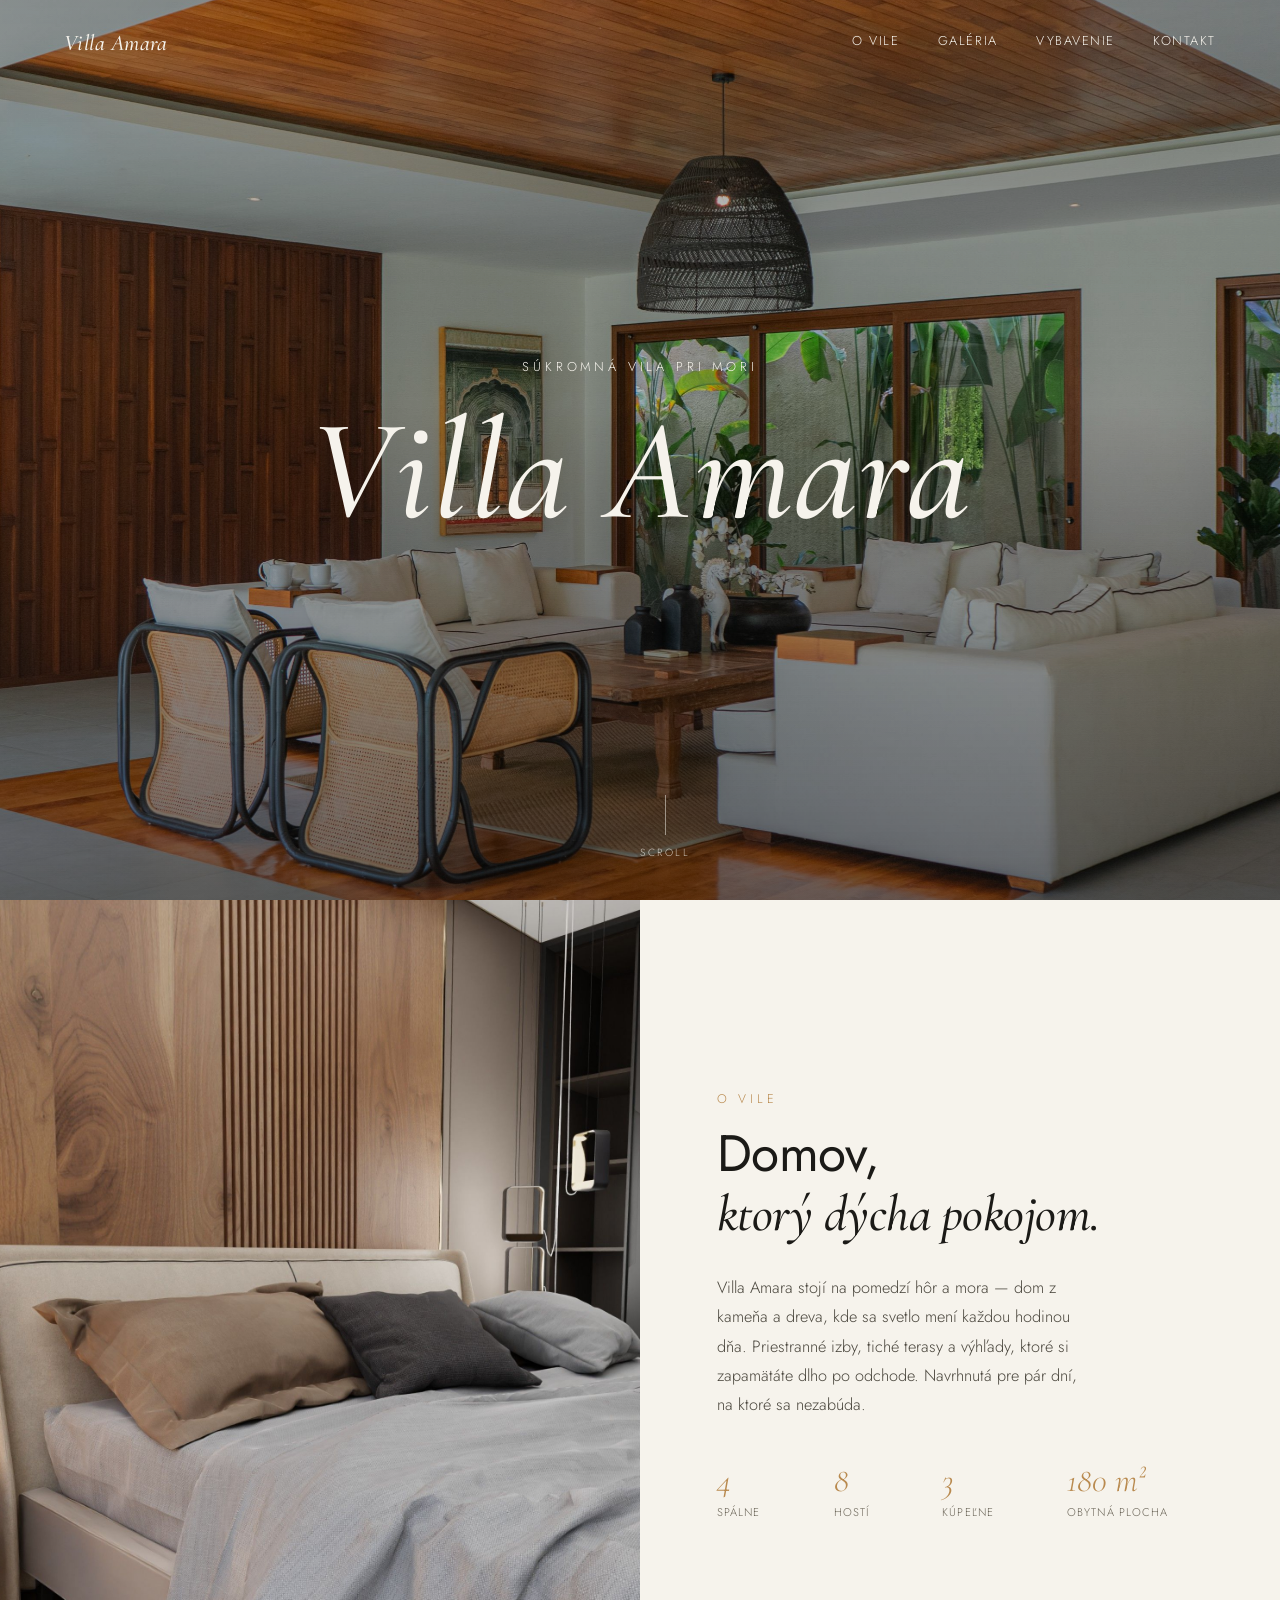
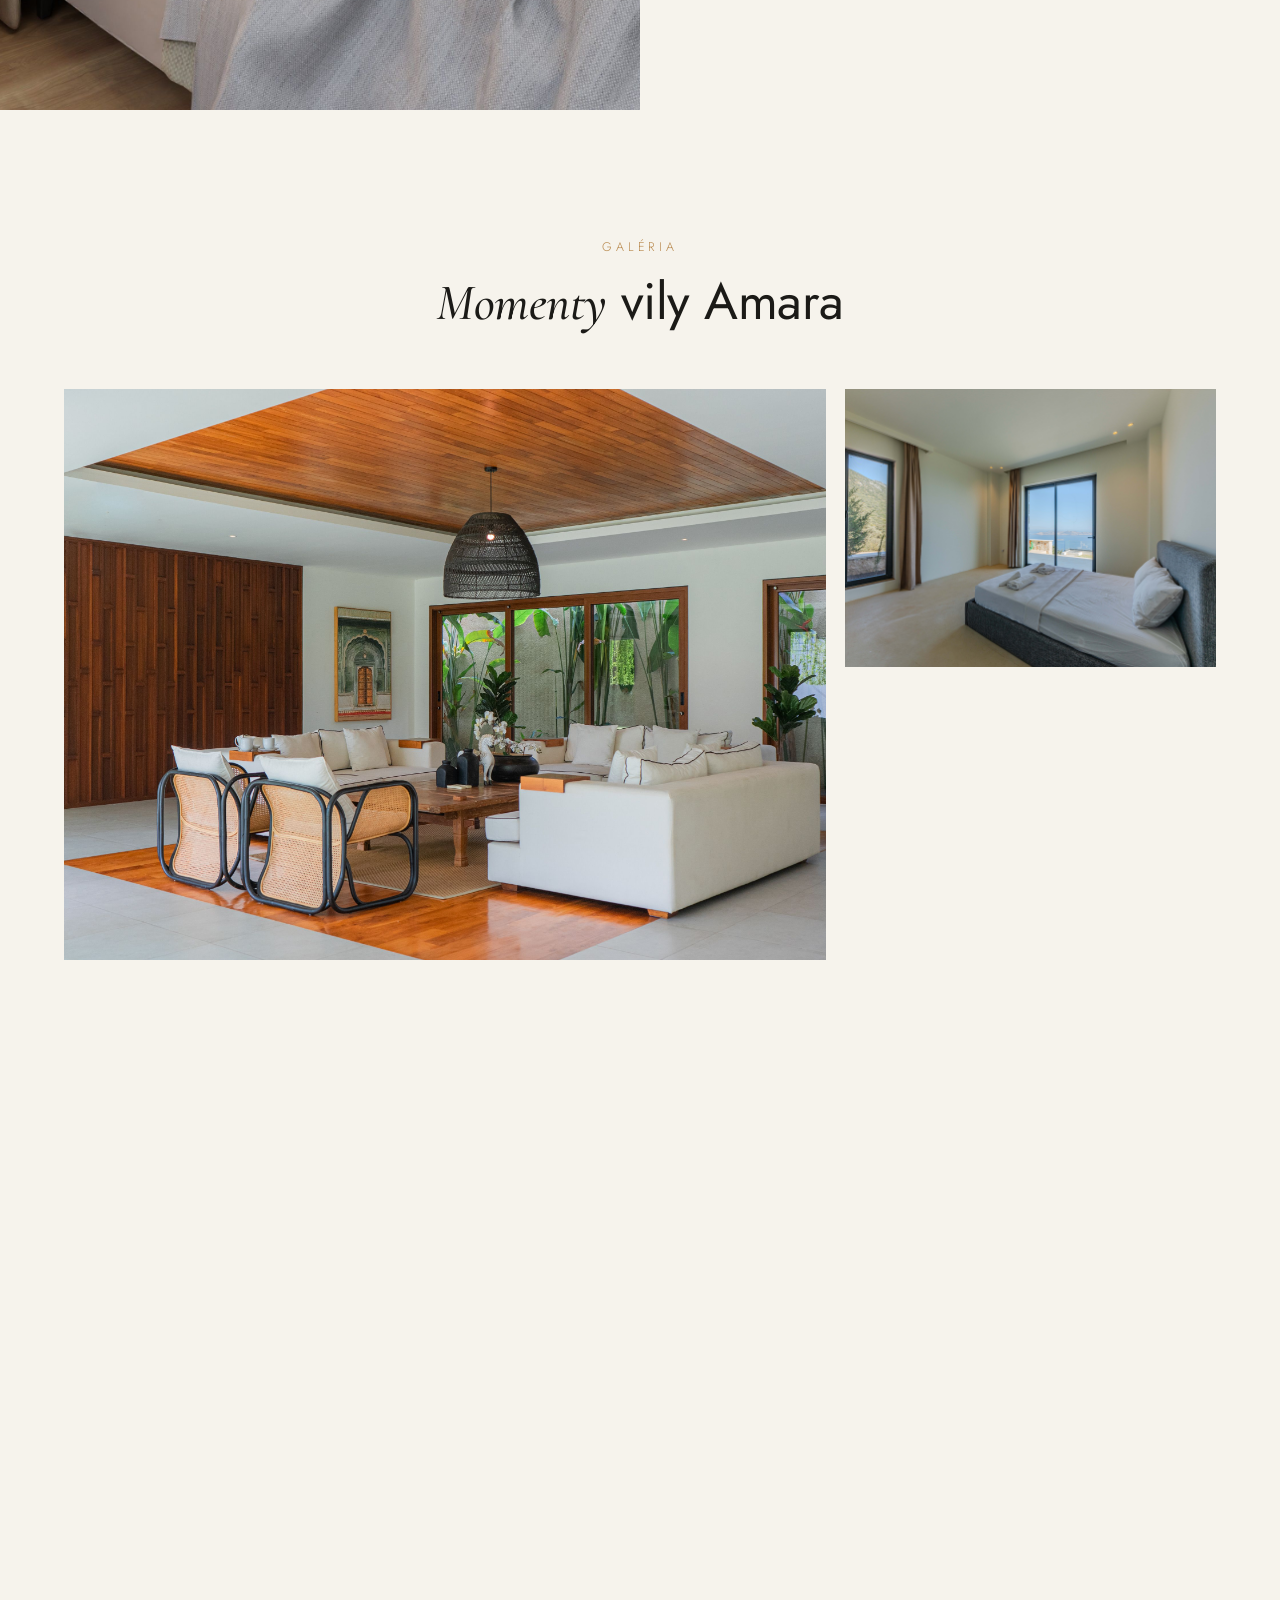
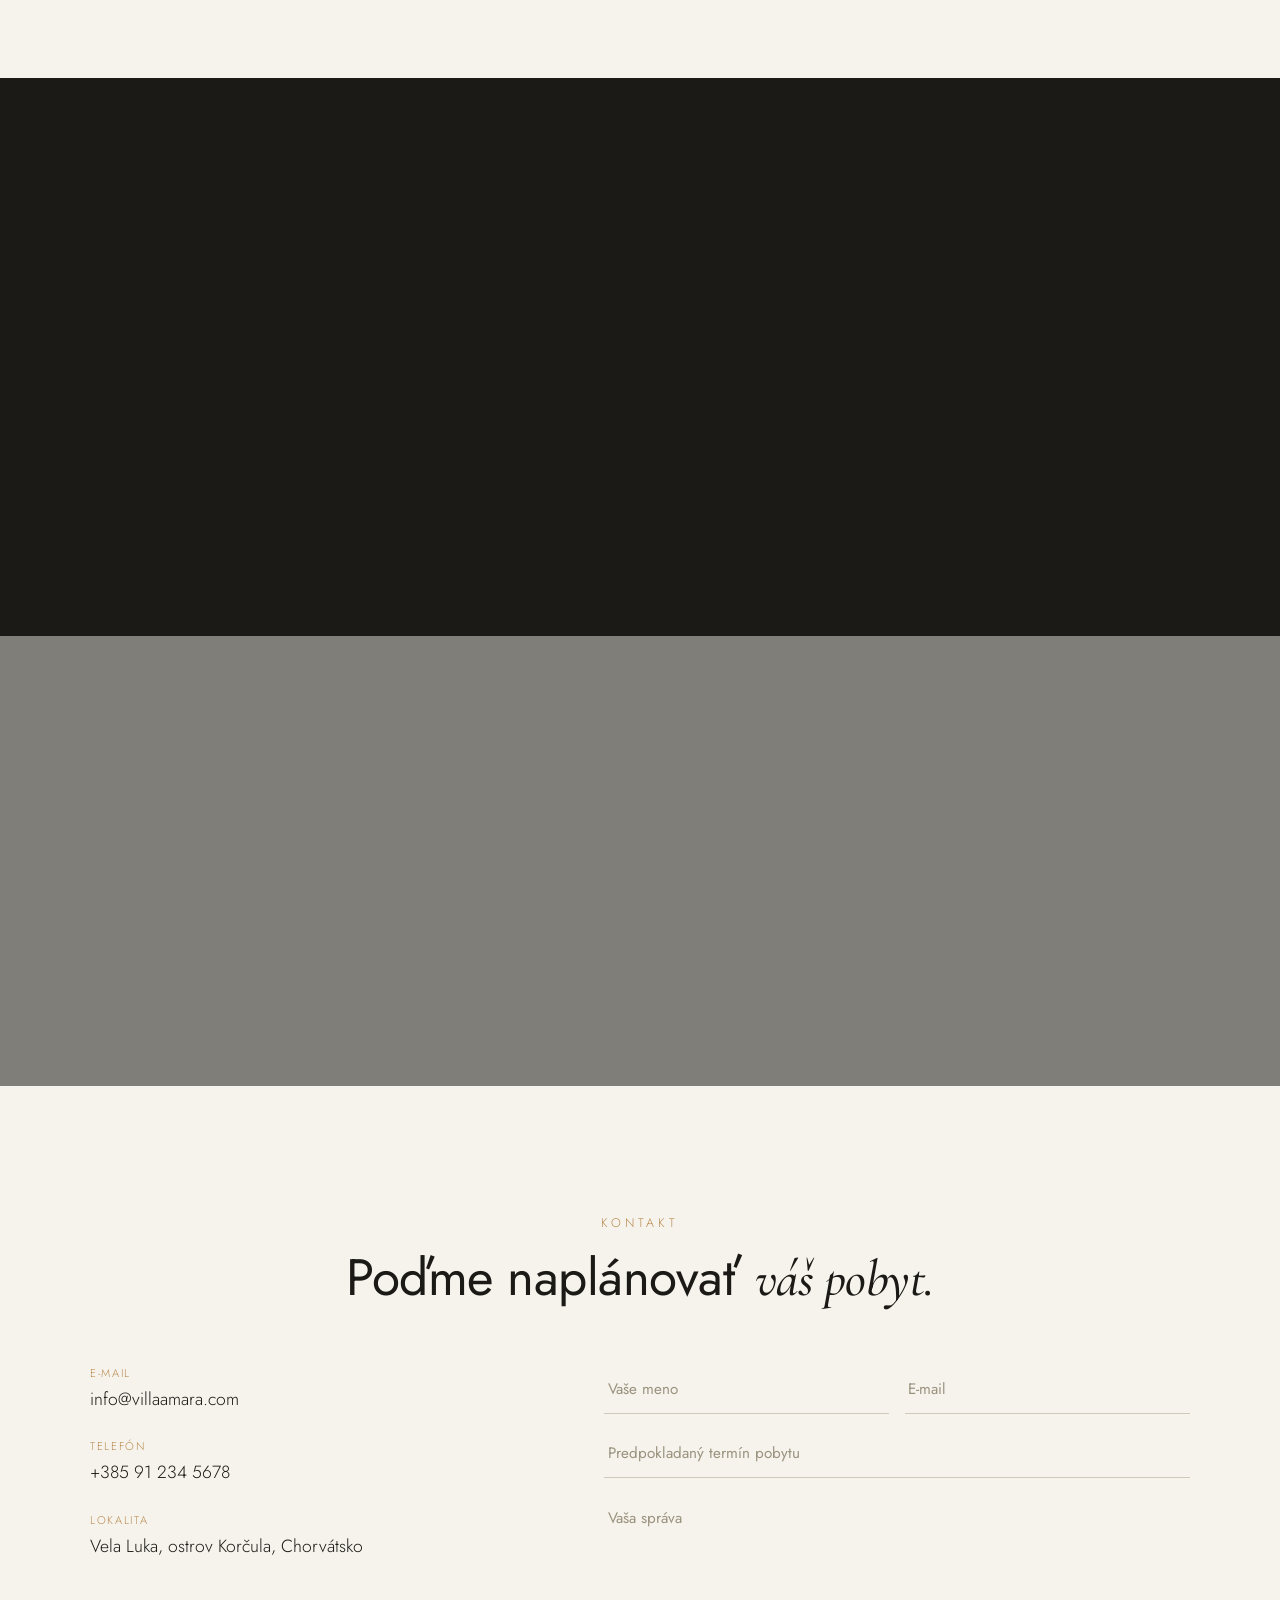
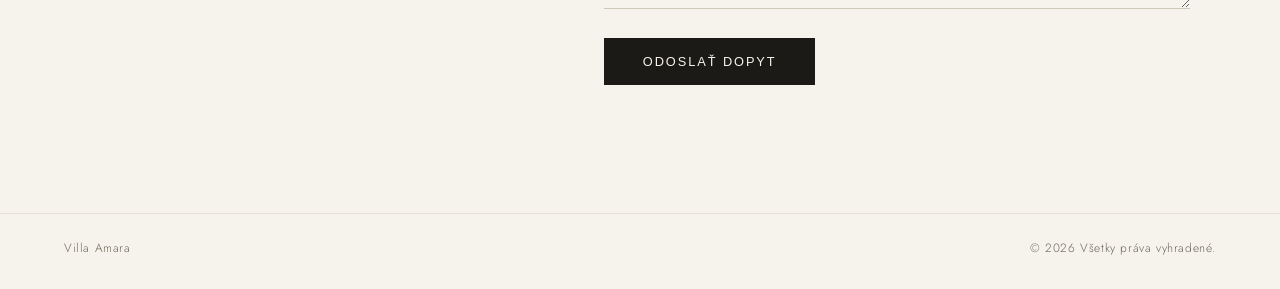
==== index.html @ c858b5b2 "Initial Villa Amara website Static landing page with fullscreen hero video, scroll animations, galle" ====
<!DOCTYPE html>
<html lang="sk">
<head>
<meta charset="UTF-8">
<meta name="viewport" content="width=device-width, initial-scale=1.0">
<title>Villa Amara — Súkromná vila pri mori</title>
<meta name="description" content="Villa Amara — súkromná luxusná vila obklopená morom, kameňom a tichom. Vaše útočisko na dovolenke.">
<link rel="preconnect" href="https://fonts.googleapis.com">
<link rel="preconnect" href="https://fonts.gstatic.com" crossorigin>
<link href="https://fonts.googleapis.com/css2?family=Cormorant+Garamond:ital,wght@0,400;0,500;1,400;1,500;1,600&family=Jost:wght@300;400;500;600&display=swap" rel="stylesheet">
<link rel="stylesheet" href="css/style.css">
</head>
<body>

<div class="loader" id="loader"><div class="loader-name">Villa Amara</div></div>

<header class="nav" id="nav">
  <a href="#hero" class="nav-logo">Villa&nbsp;Amara</a>
  <nav class="nav-links" id="navLinks">
    <a href="#about">O vile</a>
    <a href="#gallery">Galéria</a>
    <a href="#amenities">Vybavenie</a>
    <a href="#contact">Kontakt</a>
  </nav>
  <button class="nav-toggle" id="navToggle" aria-label="Menu">
    <span></span><span></span><span></span>
  </button>
</header>

<section class="hero" id="hero">
  <video class="hero-video" id="heroVideo" autoplay muted loop playsinline poster="pexels-damaaa-28256945.jpg">
    <source src="assets/hero-video.mp4" type="video/mp4">
  </video>
  <div class="hero-overlay"></div>
  <div class="hero-content">
    <p class="hero-eyebrow" data-reveal>Súkromná vila pri mori</p>
    <h1 class="hero-title" data-reveal>Villa Amara</h1>
  </div>
  <div class="hero-scroll" data-reveal>
    <span class="hero-scroll-line"></span>
    <span class="hero-scroll-text">Scroll</span>
  </div>
</section>

<main>

  <section class="about" id="about">
    <div class="about-media" data-parallax>
      <img src="pexels-dada-_design-240566386-12277283.jpg" alt="Interiér vily Amara — spálňa">
    </div>
    <div class="about-copy">
      <p class="section-eyebrow" data-animate>O vile</p>
      <h2 class="section-title" data-animate>Domov,<br><em>ktorý dýcha pokojom.</em></h2>
      <p class="about-text" data-animate>
        Villa Amara stojí na pomedzí hôr a mora — dom z kameňa a dreva, kde sa svetlo mení
        každou hodinou dňa. Priestranné izby, tiché terasy a výhľady, ktoré si zapamätáte
        dlho po odchode. Navrhnutá pre pár dní, na ktoré sa nezabúda.
      </p>
      <div class="about-stats" data-animate>
        <div class="stat"><span class="stat-num">4</span><span class="stat-label">Spálne</span></div>
        <div class="stat"><span class="stat-num">8</span><span class="stat-label">Hostí</span></div>
        <div class="stat"><span class="stat-num">3</span><span class="stat-label">Kúpeľne</span></div>
        <div class="stat"><span class="stat-num">180 m²</span><span class="stat-label">Obytná plocha</span></div>
      </div>
    </div>
  </section>

  <section class="gallery" id="gallery">
    <p class="section-eyebrow center" data-animate>Galéria</p>
    <h2 class="section-title center" data-animate><em>Momenty</em> vily Amara</h2>
    <div class="gallery-grid">
      <figure class="gallery-item span-2" data-animate>
        <img src="pexels-damaaa-28256945.jpg" alt="Obývacia izba s výhľadom do záhrady" data-lightbox>
      </figure>
      <figure class="gallery-item" data-animate>
        <img src="pexels-ahmetcotur-28054888.jpg" alt="Spálňa s výhľadom na more" data-lightbox>
      </figure>
      <figure class="gallery-item" data-animate>
        <img src="pexels-dada-_design-240566386-12277283.jpg" alt="Moderná spálňa" data-lightbox>
      </figure>
      <figure class="gallery-item span-2" data-animate>
        <img src="pexels-ahmetcotur-20975730.jpg" alt="Kúpeľňa s vaňou pri kameňovej stene" data-lightbox>
      </figure>
    </div>
  </section>

  <section class="amenities" id="amenities">
    <div class="amenities-inner">
      <p class="section-eyebrow" data-animate>Vybavenie</p>
      <h2 class="section-title" data-animate>Všetko, čo si <em>dovolenka</em> žiada.</h2>
      <ul class="amenities-grid">
        <li data-animate>
          <svg viewBox="0 0 48 48" fill="none" stroke="currentColor" stroke-width="1.5" stroke-linecap="round" stroke-linejoin="round"><path d="M6 36c2.5-2.5 5-2.5 7.5 0s5 2.5 7.5 0 5-2.5 7.5 0 5 2.5 7.5 0"/><path d="M6 28c2.5-2.5 5-2.5 7.5 0s5 2.5 7.5 0 5-2.5 7.5 0 5 2.5 7.5 0"/><path d="M12 20V9a1 1 0 011-1h1M36 20V9a1 1 0 00-1-1h-1M17 8h14"/></svg>
          <span>Súkromný bazén</span>
        </li>
        <li data-animate>
          <svg viewBox="0 0 48 48" fill="none" stroke="currentColor" stroke-width="1.5" stroke-linecap="round" stroke-linejoin="round"><circle cx="24" cy="34" r="1.8" fill="currentColor" stroke="none"/><path d="M17 27.5a10 10 0 0114 0M11 21a18 18 0 0126 0M5.5 14.5a26 26 0 0137 0"/></svg>
          <span>Wi-Fi pripojenie</span>
        </li>
        <li data-animate>
          <svg viewBox="0 0 48 48" fill="none" stroke="currentColor" stroke-width="1.5" stroke-linecap="round" stroke-linejoin="round"><path d="M24 6v36M9 13.5l30 21M39 13.5L9 34.5"/><path d="M24 6l-4 4M24 6l4 4M24 42l-4-4M24 42l4-4M9 13.5l5.5-.7M9 13.5l1.6 5.3M39 34.5l-5.5.7M39 34.5l-1.6-5.3M39 13.5l-5.5.7M39 13.5l-1.6 5.3M9 34.5l5.5-.7M9 34.5l1.6-5.3"/></svg>
          <span>Klimatizácia</span>
        </li>
        <li data-animate>
          <svg viewBox="0 0 48 48" fill="none" stroke="currentColor" stroke-width="1.5" stroke-linecap="round" stroke-linejoin="round"><rect x="5" y="16" width="38" height="18" rx="3"/><circle cx="14" cy="34" r="3.2"/><circle cx="34" cy="34" r="3.2"/><path d="M9 16l4-7h22l4 7M19 16v-5M29 16v-5"/></svg>
          <span>Súkromné parkovanie</span>
        </li>
        <li data-animate>
          <svg viewBox="0 0 48 48" fill="none" stroke="currentColor" stroke-width="1.5" stroke-linecap="round" stroke-linejoin="round"><path d="M14 6v14a3 3 0 003 3v19M14 6v10M18 6v10M14 16h4M30 6c-3 3-3 8 0 11 1.3 1.3 2 2 2 4v21"/></svg>
          <span>Plne vybavená kuchyňa</span>
        </li>
        <li data-animate>
          <svg viewBox="0 0 48 48" fill="none" stroke="currentColor" stroke-width="1.5" stroke-linecap="round" stroke-linejoin="round"><circle cx="24" cy="20" r="7"/><path d="M24 5v3M24 32v3M9 20h3M36 20h3M13.5 9.5l2 2M32.5 9.5l-2 2M6 42c3-6 9-9 18-9s15 3 18 9"/></svg>
          <span>Terasa s výhľadom na more</span>
        </li>
      </ul>
    </div>
  </section>

  <section class="cta-strip" data-parallax>
    <div class="cta-strip-overlay"></div>
    <p class="cta-strip-text" data-animate><em>„Niektoré miesta si nepamätáte —<br>cítite ich.“</em></p>
  </section>

  <section class="contact" id="contact">
    <p class="section-eyebrow center" data-animate>Kontakt</p>
    <h2 class="section-title center" data-animate>Poďme naplánovať <em>váš pobyt.</em></h2>
    <div class="contact-grid">
      <div class="contact-info" data-animate>
        <div class="contact-row">
          <span class="contact-label">E-mail</span>
          <a href="mailto:info@villaamara.com">info@villaamara.com</a>
        </div>
        <div class="contact-row">
          <span class="contact-label">Telefón</span>
          <a href="tel:+385912345678">+385 91 234 5678</a>
        </div>
        <div class="contact-row">
          <span class="contact-label">Lokalita</span>
          <span>Vela Luka, ostrov Korčula, Chorvátsko</span>
        </div>
      </div>
      <form class="contact-form" data-animate>
        <div class="form-row">
          <input type="text" name="name" placeholder="Vaše meno" required>
          <input type="email" name="email" placeholder="E-mail" required>
        </div>
        <input type="text" name="dates" placeholder="Predpokladaný termín pobytu">
        <textarea name="message" rows="4" placeholder="Vaša správa"></textarea>
        <button type="submit">Odoslať dopyt</button>
      </form>
    </div>
  </section>

</main>

<footer class="footer">
  <span>Villa Amara</span>
  <span>&copy; <span id="year"></span> Všetky práva vyhradené.</span>
</footer>

<div class="lightbox" id="lightbox">
  <button class="lightbox-close" id="lightboxClose" aria-label="Zavrieť">&times;</button>
  <img src="" alt="" id="lightboxImg">
</div>

<script src="js/main.js"></script>
</body>
</html>
---- css/style.css ----
/* ---------- Reset & base ---------- */
* { margin: 0; padding: 0; box-sizing: border-box; }

:root {
  --ink: #1b1a17;
  --cream: #f6f3ec;
  --stone: #cbbfa8;
  --stone-dark: #8a7c61;
  --gold: #b98a4f;
  --overlay: rgba(15, 14, 11, 0.45);
  --ease: cubic-bezier(0.22, 1, 0.36, 1);
}

html { scroll-behavior: smooth; }

body {
  font-family: 'Jost', sans-serif;
  color: var(--ink);
  background: var(--cream);
  overflow-x: hidden;
  font-weight: 300;
}

em {
  font-family: 'Cormorant Garamond', serif;
  font-style: italic;
  font-weight: 500;
}

a { color: inherit; text-decoration: none; }
ul { list-style: none; }
img { display: block; width: 100%; height: 100%; object-fit: cover; }

::selection { background: var(--gold); color: var(--cream); }

/* ---------- Loader ---------- */
.loader {
  position: fixed; inset: 0; z-index: 999;
  background: var(--ink);
  display: flex; align-items: center; justify-content: center;
  transition: opacity 0.9s var(--ease), visibility 0.9s var(--ease);
}
.loader.done { opacity: 0; visibility: hidden; }
.loader-name {
  font-family: 'Cormorant Garamond', serif;
  font-style: italic;
  font-weight: 500;
  font-size: clamp(2rem, 5vw, 3.5rem);
  color: var(--cream);
  letter-spacing: 0.03em;
  opacity: 0;
  animation: loaderFade 1.4s var(--ease) forwards 0.2s;
}
@keyframes loaderFade {
  0% { opacity: 0; transform: translateY(10px); letter-spacing: 0.3em; }
  100% { opacity: 1; transform: translateY(0); letter-spacing: 0.03em; }
}

/* ---------- Nav ---------- */
.nav {
  position: fixed; top: 0; left: 0; right: 0; z-index: 100;
  display: flex; align-items: center; justify-content: space-between;
  padding: 1.8rem clamp(1.5rem, 5vw, 4rem);
  transition: background 0.5s var(--ease), padding 0.5s var(--ease), box-shadow 0.5s var(--ease);
}
.nav.scrolled {
  background: rgba(246, 243, 236, 0.9);
  backdrop-filter: blur(10px);
  padding: 1.1rem clamp(1.5rem, 5vw, 4rem);
  box-shadow: 0 1px 0 rgba(0,0,0,0.06);
}
.nav-logo {
  font-family: 'Cormorant Garamond', serif;
  font-style: italic;
  font-weight: 500;
  font-size: 1.4rem;
  color: var(--cream);
  letter-spacing: 0.02em;
  transition: color 0.5s var(--ease);
  z-index: 2;
}
.nav.scrolled .nav-logo { color: var(--ink); }

.nav-links {
  display: flex; gap: clamp(1.2rem, 3vw, 2.5rem);
}
.nav-links a {
  font-size: 0.8rem;
  letter-spacing: 0.12em;
  text-transform: uppercase;
  color: var(--cream);
  position: relative;
  padding-bottom: 4px;
  transition: color 0.5s var(--ease);
}
.nav-links a::after {
  content: '';
  position: absolute; left: 0; bottom: 0;
  width: 0; height: 1px; background: currentColor;
  transition: width 0.4s var(--ease);
}
.nav-links a:hover::after { width: 100%; }
.nav.scrolled .nav-links a { color: var(--ink); }

.nav-toggle {
  display: none; flex-direction: column; gap: 5px;
  background: none; border: none; cursor: pointer; z-index: 2;
}
.nav-toggle span {
  width: 24px; height: 1px; background: var(--cream);
  transition: background 0.4s var(--ease), transform 0.4s var(--ease), opacity 0.4s var(--ease);
}
.nav.scrolled .nav-toggle span { background: var(--ink); }

/* ---------- Hero ---------- */
.hero {
  position: relative;
  height: 100svh;
  width: 100%;
  overflow: hidden;
  display: flex; align-items: center; justify-content: center;
}
.hero-video {
  position: absolute; inset: 0;
  width: 100%; height: 100%; object-fit: cover;
  transform: scale(1.08);
  will-change: transform;
}
.hero-overlay {
  position: absolute; inset: 0;
  background: linear-gradient(180deg, rgba(10,10,8,0.35) 0%, rgba(10,10,8,0.25) 45%, rgba(10,10,8,0.55) 100%);
}
.hero-content {
  position: relative; z-index: 2;
  text-align: center; color: var(--cream);
  padding: 0 1.5rem;
}
.hero-eyebrow {
  font-size: 0.8rem;
  letter-spacing: 0.3em;
  text-transform: uppercase;
  margin-bottom: 1.4rem;
  opacity: 0.9;
}
.hero-title {
  font-family: 'Cormorant Garamond', serif;
  font-style: italic;
  font-weight: 500;
  font-size: clamp(3.5rem, 12vw, 9rem);
  line-height: 1;
  letter-spacing: 0.01em;
}
.hero-sub {
  margin-top: 1.6rem;
  font-size: clamp(0.95rem, 1.5vw, 1.15rem);
  font-weight: 300;
  letter-spacing: 0.02em;
  opacity: 0.92;
}

[data-reveal] {
  opacity: 0;
  transform: translateY(28px);
  animation: reveal 1.2s var(--ease) forwards;
}
.hero-eyebrow[data-reveal] { animation-delay: 0.6s; }
.hero-title[data-reveal] { animation-delay: 0.8s; }
.hero-sub[data-reveal] { animation-delay: 1.05s; }
.hero-scroll[data-reveal] { animation-delay: 1.5s; }
@keyframes reveal {
  to { opacity: 1; transform: translateY(0); }
}

.hero-scroll {
  position: absolute; bottom: 2.5rem; left: 50%; transform: translateX(-50%);
  z-index: 2; color: var(--cream);
  display: flex; flex-direction: column; align-items: center; gap: 0.6rem;
}
.hero-scroll-line {
  width: 1px; height: 40px; background: rgba(246,243,236,0.5);
  position: relative; overflow: hidden;
}
.hero-scroll-line::after {
  content: ''; position: absolute; top: -100%; left: 0; width: 100%; height: 100%;
  background: var(--cream);
  animation: scrollLine 1.8s ease-in-out infinite;
}
@keyframes scrollLine {
  0% { top: -100%; }
  60% { top: 100%; }
  100% { top: 100%; }
}
.hero-scroll-text {
  font-size: 0.65rem; letter-spacing: 0.25em; text-transform: uppercase; opacity: 0.75;
}

/* ---------- Scroll reveal (generic) ---------- */
[data-animate] {
  opacity: 0;
  transform: translateY(50px);
  transition: opacity 0.9s var(--ease), transform 0.9s var(--ease);
}
[data-animate].in-view {
  opacity: 1;
  transform: translateY(0);
}
[data-animate].stagger.in-view { transition-delay: var(--d, 0s); }

/* ---------- Section shells ---------- */
main { position: relative; z-index: 1; background: var(--cream); }

.section-eyebrow {
  font-size: 0.78rem;
  letter-spacing: 0.3em;
  text-transform: uppercase;
  color: var(--gold);
  margin-bottom: 1rem;
}
.section-title {
  font-family: 'Jost', sans-serif;
  font-weight: 400;
  font-size: clamp(2rem, 4.5vw, 3.2rem);
  line-height: 1.15;
  letter-spacing: -0.01em;
}
.center { text-align: center; }

/* ---------- About ---------- */
.about {
  display: grid;
  grid-template-columns: 1fr 1fr;
  min-height: 90vh;
}
.about-media {
  position: relative;
  overflow: hidden;
}
.about-media img {
  transform: scale(1.15);
  transition: transform 1.2s var(--ease);
}
.about-copy {
  display: flex; flex-direction: column; justify-content: center;
  padding: clamp(3rem, 6vw, 7rem);
}
.about-text {
  margin: 1.8rem 0 2.5rem;
  font-size: 1.02rem;
  line-height: 1.8;
  color: #4a463d;
  max-width: 40ch;
}
.about-stats {
  display: grid;
  grid-template-columns: repeat(4, auto);
  gap: clamp(1.2rem, 3vw, 2.5rem);
}
.stat { display: flex; flex-direction: column; }
.stat-num {
  font-family: 'Cormorant Garamond', serif;
  font-style: italic;
  font-size: 2.1rem;
  color: var(--gold);
}
.stat-label {
  font-size: 0.7rem;
  letter-spacing: 0.1em;
  text-transform: uppercase;
  color: #6b6558;
  margin-top: 0.2rem;
}

/* ---------- Gallery ---------- */
.gallery {
  padding: clamp(5rem, 10vw, 8rem) clamp(1.5rem, 5vw, 4rem);
}
.gallery-grid {
  margin-top: 3.5rem;
  display: grid;
  grid-template-columns: repeat(3, 1fr);
  gap: clamp(0.8rem, 1.5vw, 1.4rem);
}
.gallery-item {
  position: relative;
  overflow: hidden;
  aspect-ratio: 4 / 3;
  cursor: pointer;
}
.gallery-item.span-2 { grid-column: span 2; }
.gallery-item img {
  transition: transform 1.1s var(--ease);
}
.gallery-item:hover img { transform: scale(1.08); }
.gallery-item::after {
  content: '';
  position: absolute; inset: 0;
  background: rgba(0,0,0,0);
  transition: background 0.5s var(--ease);
}
.gallery-item:hover::after { background: rgba(0,0,0,0.12); }

/* ---------- Amenities ---------- */
.amenities {
  background: var(--ink);
  color: var(--cream);
  padding: clamp(5rem, 10vw, 8rem) clamp(1.5rem, 5vw, 4rem);
}
.amenities-inner { max-width: 1100px; margin: 0 auto; }
.amenities .section-eyebrow { color: var(--stone); }
.amenities-grid {
  margin-top: 3.5rem;
  display: grid;
  grid-template-columns: repeat(3, 1fr);
  gap: 2.5rem 2rem;
}
.amenities-grid li {
  display: flex; align-items: center; gap: 1rem;
  padding-bottom: 1.4rem;
  border-bottom: 1px solid rgba(246,243,236,0.15);
  font-size: 1.02rem;
  font-weight: 300;
}
.amenities-grid svg {
  width: 32px; height: 32px; flex-shrink: 0;
  color: var(--gold);
}

/* ---------- CTA strip ---------- */
.cta-strip {
  position: relative;
  height: 50vh;
  background-image: url('../pexels-ahmetcotur-28054888.jpg');
  background-size: cover;
  background-position: center;
  background-attachment: fixed;
  display: flex; align-items: center; justify-content: center;
  overflow: hidden;
}
.cta-strip-overlay {
  position: absolute; inset: 0; background: rgba(10,10,8,0.5);
}
.cta-strip-text {
  position: relative; z-index: 1;
  color: var(--cream);
  text-align: center;
  font-size: clamp(1.5rem, 3.5vw, 2.6rem);
  line-height: 1.4;
  padding: 0 1.5rem;
}

/* ---------- Contact ---------- */
.contact {
  padding: clamp(5rem, 10vw, 8rem) clamp(1.5rem, 5vw, 4rem);
}
.contact-grid {
  margin-top: 3.5rem;
  display: grid;
  grid-template-columns: 1fr 1.3fr;
  gap: clamp(2rem, 5vw, 5rem);
  max-width: 1100px;
  margin-left: auto; margin-right: auto;
}
.contact-info { display: flex; flex-direction: column; gap: 1.6rem; }
.contact-row { display: flex; flex-direction: column; gap: 0.3rem; }
.contact-label {
  font-size: 0.7rem; letter-spacing: 0.15em; text-transform: uppercase; color: var(--gold);
}
.contact-row a, .contact-row span:last-child { font-size: 1.1rem; }
.contact-row a { border-bottom: 1px solid transparent; transition: border-color 0.3s var(--ease); }
.contact-row a:hover { border-color: var(--ink); }

.contact-form { display: flex; flex-direction: column; gap: 1rem; }
.form-row { display: flex; gap: 1rem; }
.contact-form input, .contact-form textarea {
  width: 100%;
  border: none;
  border-bottom: 1px solid #cfc9ba;
  background: transparent;
  padding: 0.8rem 0.2rem;
  font-family: 'Jost', sans-serif;
  font-size: 0.95rem;
  color: var(--ink);
  transition: border-color 0.3s var(--ease);
}
.contact-form input::placeholder, .contact-form textarea::placeholder { color: #9a927e; }
.contact-form input:focus, .contact-form textarea:focus { outline: none; border-color: var(--gold); }
.contact-form button {
  align-self: flex-start;
  margin-top: 0.8rem;
  padding: 1rem 2.4rem;
  background: var(--ink);
  color: var(--cream);
  border: none;
  font-size: 0.8rem;
  letter-spacing: 0.15em;
  text-transform: uppercase;
  cursor: pointer;
  transition: background 0.4s var(--ease), transform 0.3s var(--ease);
}
.contact-form button:hover { background: var(--gold); transform: translateY(-2px); }

/* ---------- Footer ---------- */
.footer {
  display: flex; justify-content: space-between; align-items: center;
  padding: 1.6rem clamp(1.5rem, 5vw, 4rem) 2rem;
  font-size: 0.75rem;
  letter-spacing: 0.05em;
  color: #6b6558;
  border-top: 1px solid #e6e1d3;
}

/* ---------- Lightbox ---------- */
.lightbox {
  position: fixed; inset: 0; z-index: 200;
  background: rgba(10,10,8,0.92);
  display: flex; align-items: center; justify-content: center;
  opacity: 0; visibility: hidden;
  transition: opacity 0.4s var(--ease), visibility 0.4s var(--ease);
  padding: 4rem 1.5rem;
}
.lightbox.open { opacity: 1; visibility: visible; }
.lightbox img {
  max-width: 90vw; max-height: 85vh;
  width: auto; height: auto;
  object-fit: contain;
  box-shadow: 0 20px 60px rgba(0,0,0,0.5);
}
.lightbox-close {
  position: absolute; top: 1.5rem; right: 2rem;
  background: none; border: none; color: var(--cream);
  font-size: 2.2rem; cursor: pointer; line-height: 1;
}

/* ---------- Responsive ---------- */
@media (max-width: 900px) {
  .about { grid-template-columns: 1fr; }
  .about-media { height: 50vh; }
  .about-stats { grid-template-columns: repeat(2, auto); row-gap: 1.5rem; }
  .gallery-grid { grid-template-columns: repeat(2, 1fr); }
  .gallery-item.span-2 { grid-column: span 2; }
  .amenities-grid { grid-template-columns: 1fr; }
  .contact-grid { grid-template-columns: 1fr; }
  .cta-strip { background-attachment: scroll; }
}

@media (max-width: 640px) {
  .nav-links {
    position: fixed; inset: 0 0 0 auto;
    width: min(75vw, 320px);
    height: 100vh;
    background: var(--ink);
    flex-direction: column;
    justify-content: center;
    align-items: flex-start;
    gap: 2rem;
    padding: 0 3rem;
    transform: translateX(100%);
    transition: transform 0.5s var(--ease);
  }
  .nav-links.open { transform: translateX(0); }
  .nav-links a,
  .nav.scrolled .nav-links a { color: var(--cream); font-size: 1rem; }
  .nav-toggle { display: flex; }
  .nav-toggle.open span:nth-child(1) { transform: translateY(6px) rotate(45deg); }
  .nav-toggle.open span:nth-child(2) { opacity: 0; }
  .nav-toggle.open span:nth-child(3) { transform: translateY(-6px) rotate(-45deg); }
  .nav-toggle.open span { background: var(--cream) !important; }
  .form-row { flex-direction: column; }
  .footer { flex-direction: column; gap: 0.5rem; text-align: center; }
}
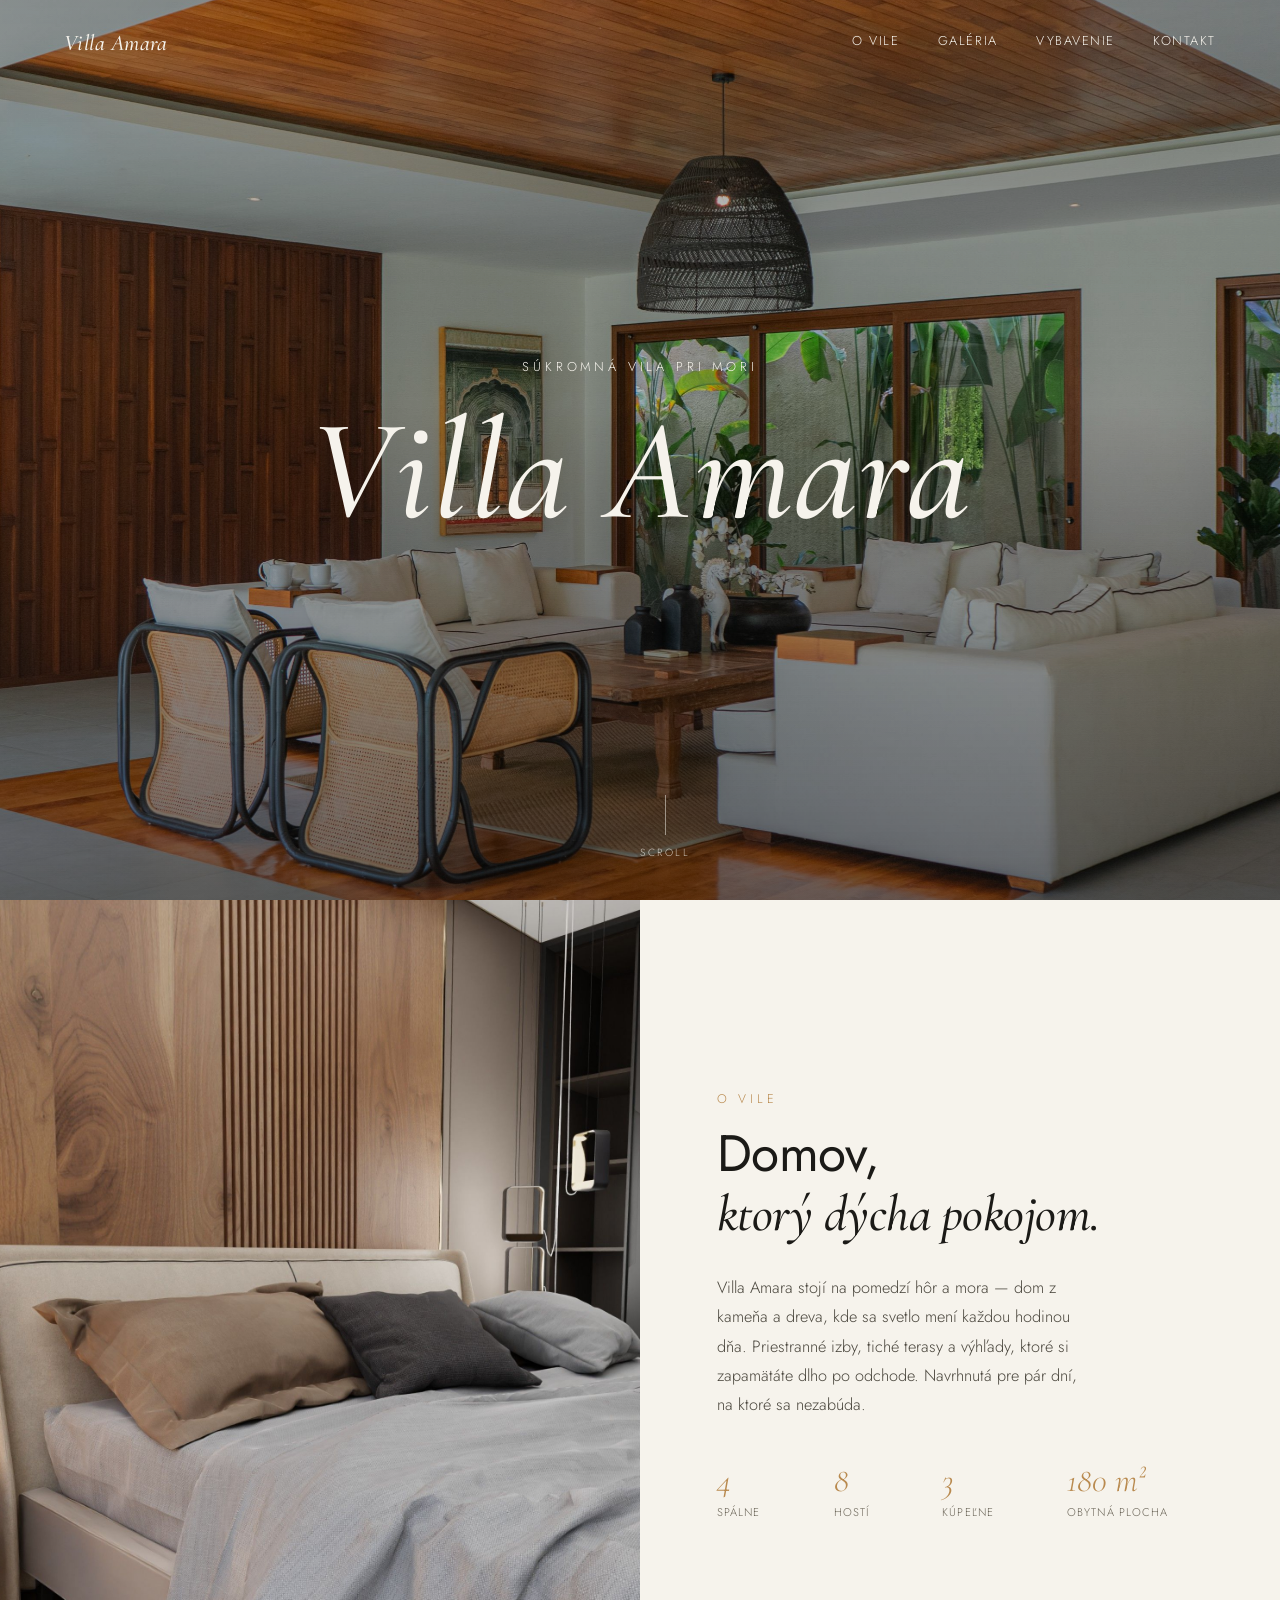
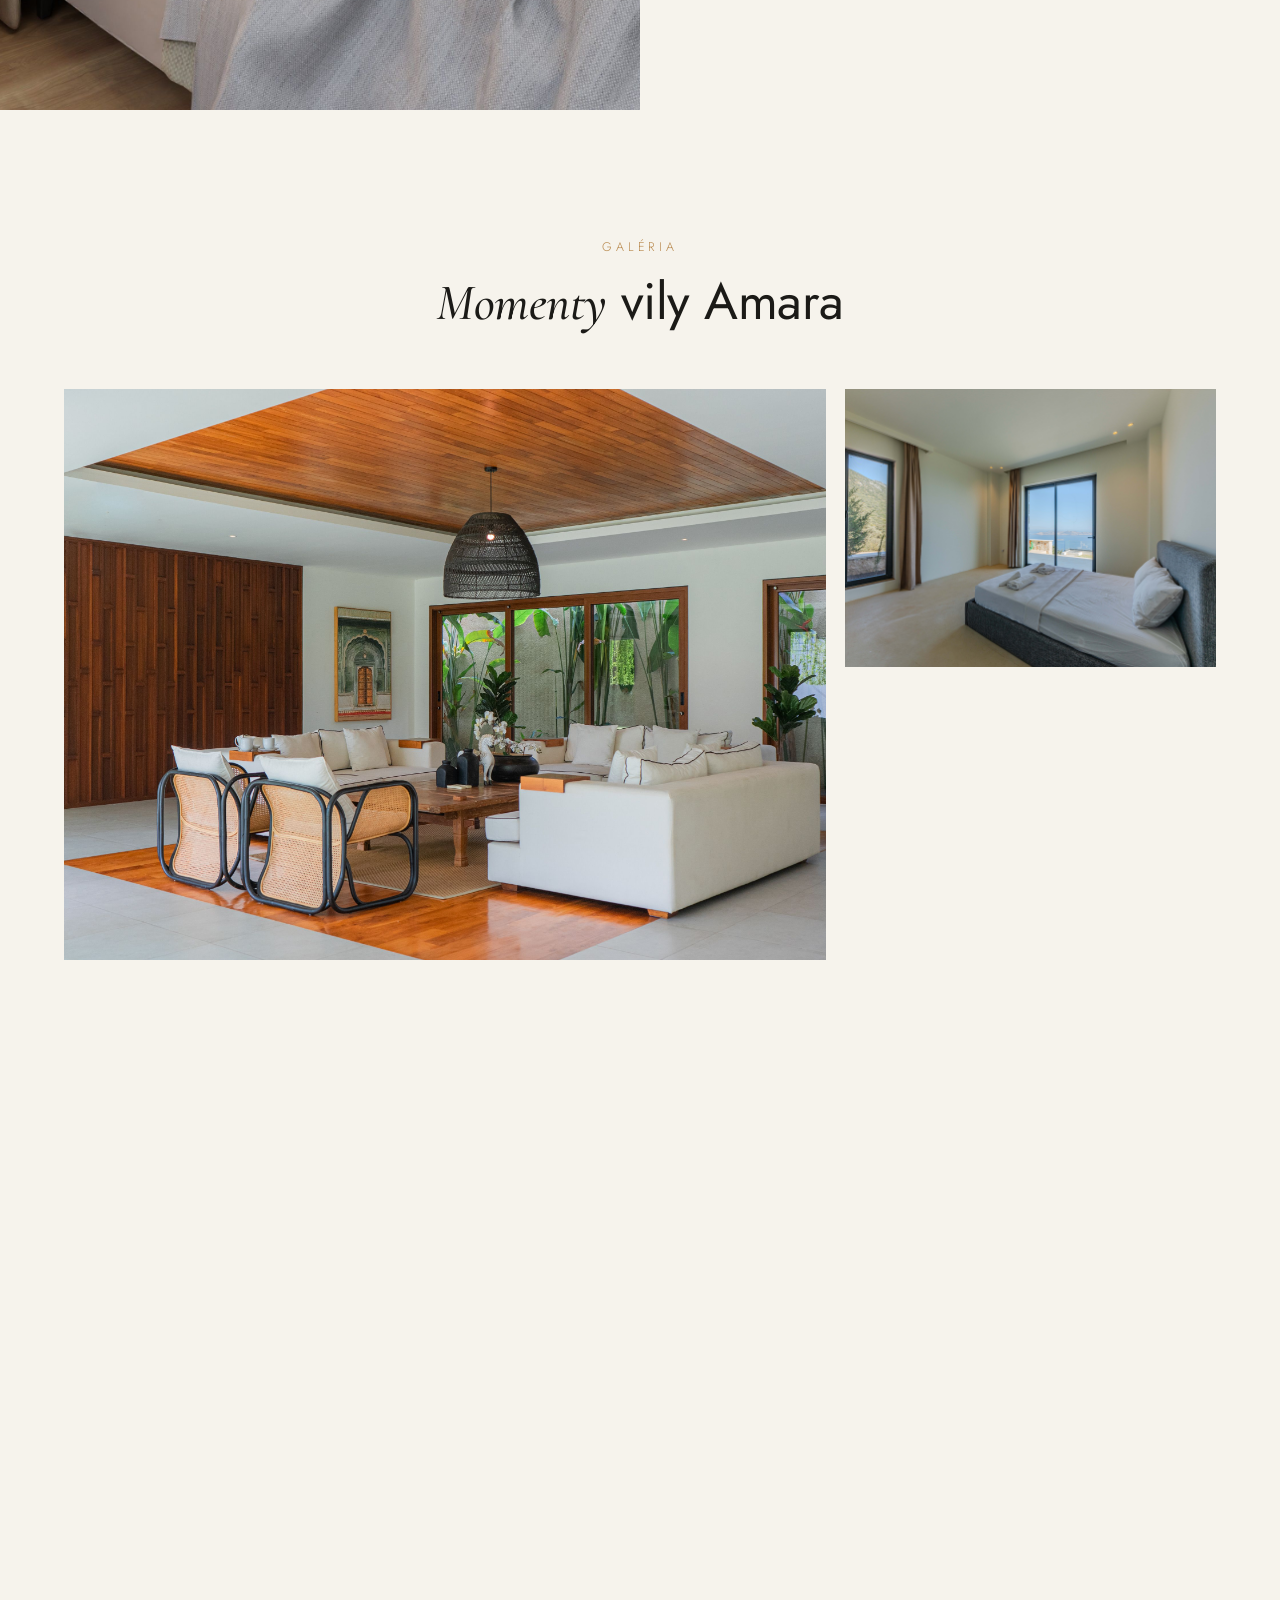
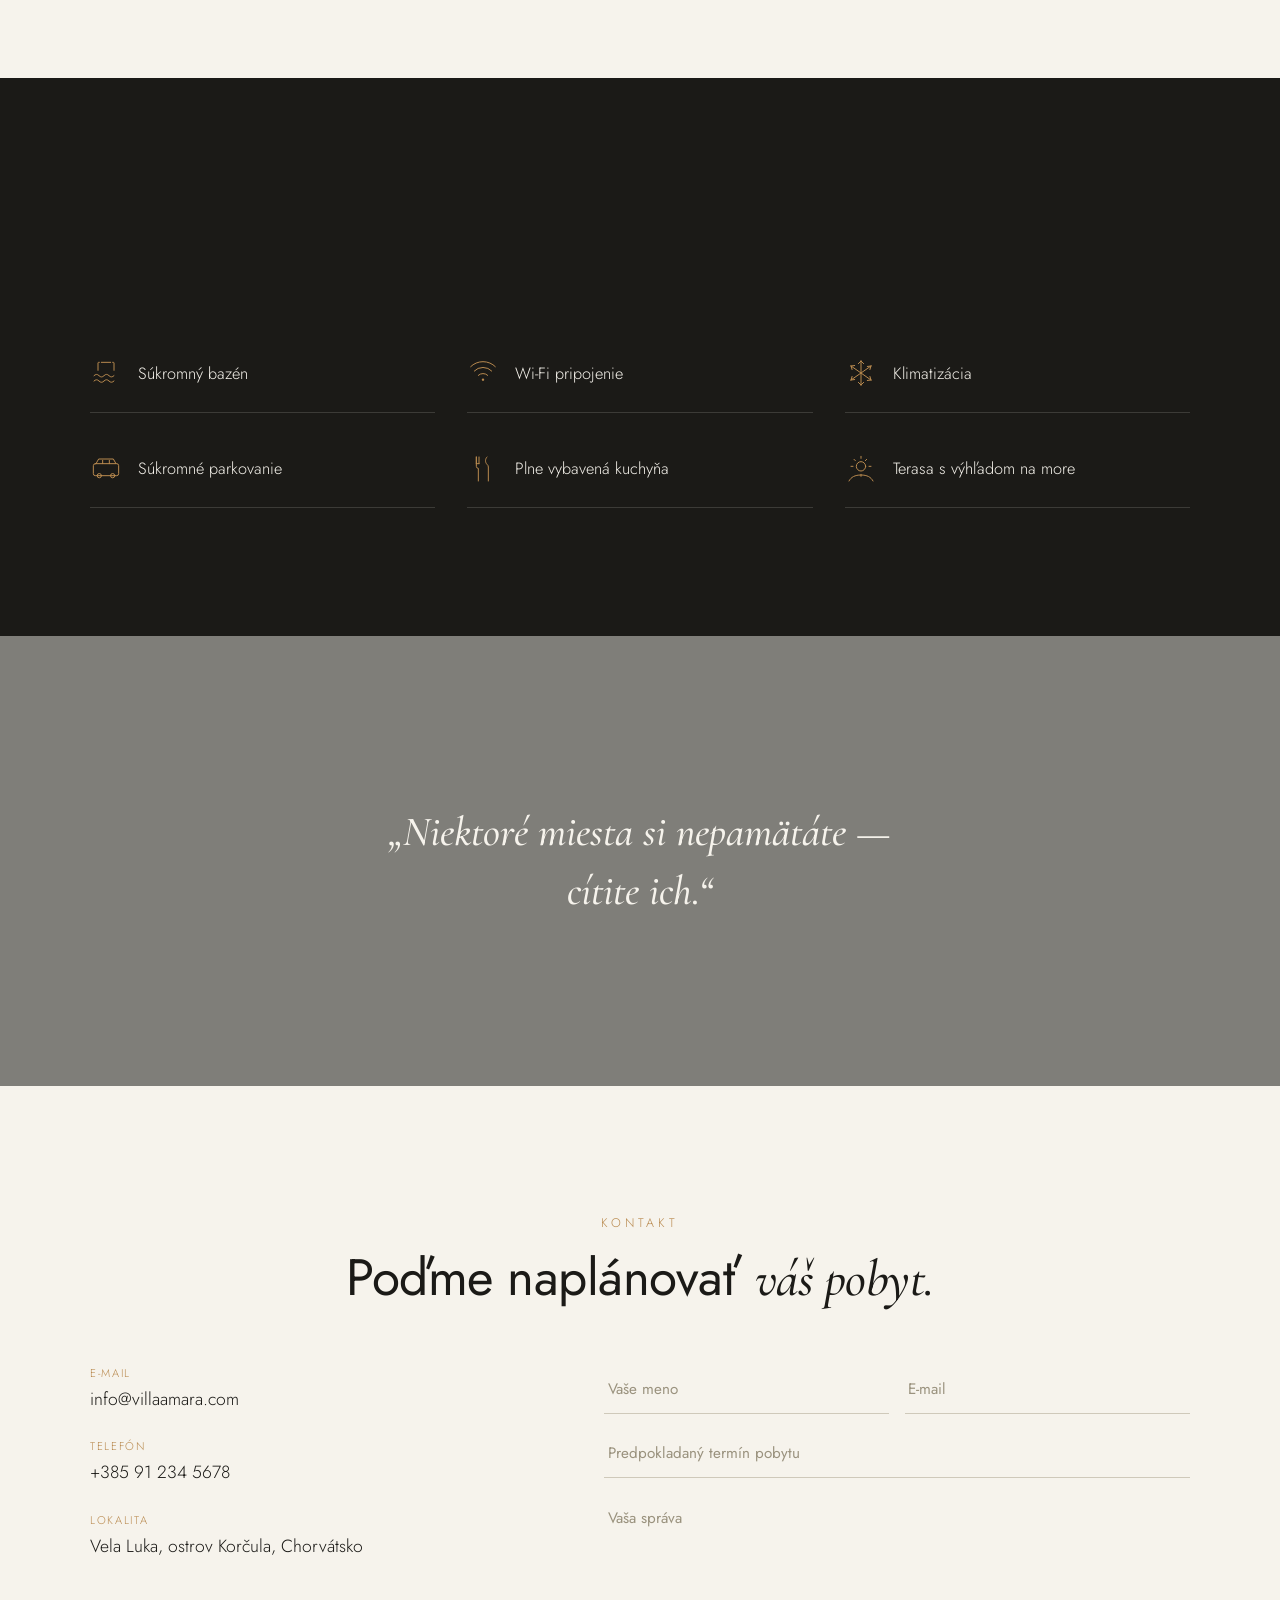
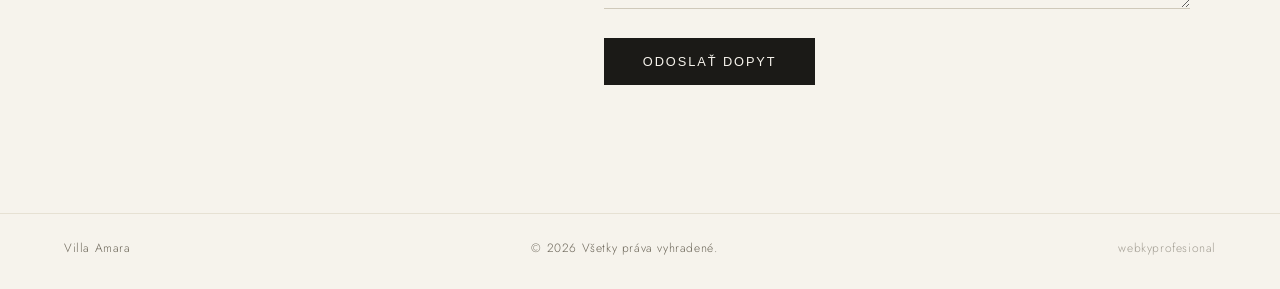
==== commit f4b40d88: "Add webkyprofesional credit to footer Co-Authored-By: Claude Sonnet 5 <noreply@anthropic.com>" ====
--- a/index.html
+++ b/index.html
@@ -157,6 +157,7 @@
 <footer class="footer">
   <span>Villa Amara</span>
   <span>&copy; <span id="year"></span> Všetky práva vyhradené.</span>
+  <span class="footer-credit">webkyprofesional</span>
 </footer>
 
 <div class="lightbox" id="lightbox">
--- a/css/style.css
+++ b/css/style.css
@@ -407,6 +407,9 @@
   letter-spacing: 0.05em;
   color: #6b6558;
   border-top: 1px solid #e6e1d3;
+}
+.footer-credit {
+  opacity: 0.6;
 }
 
 /* ---------- Lightbox ---------- */
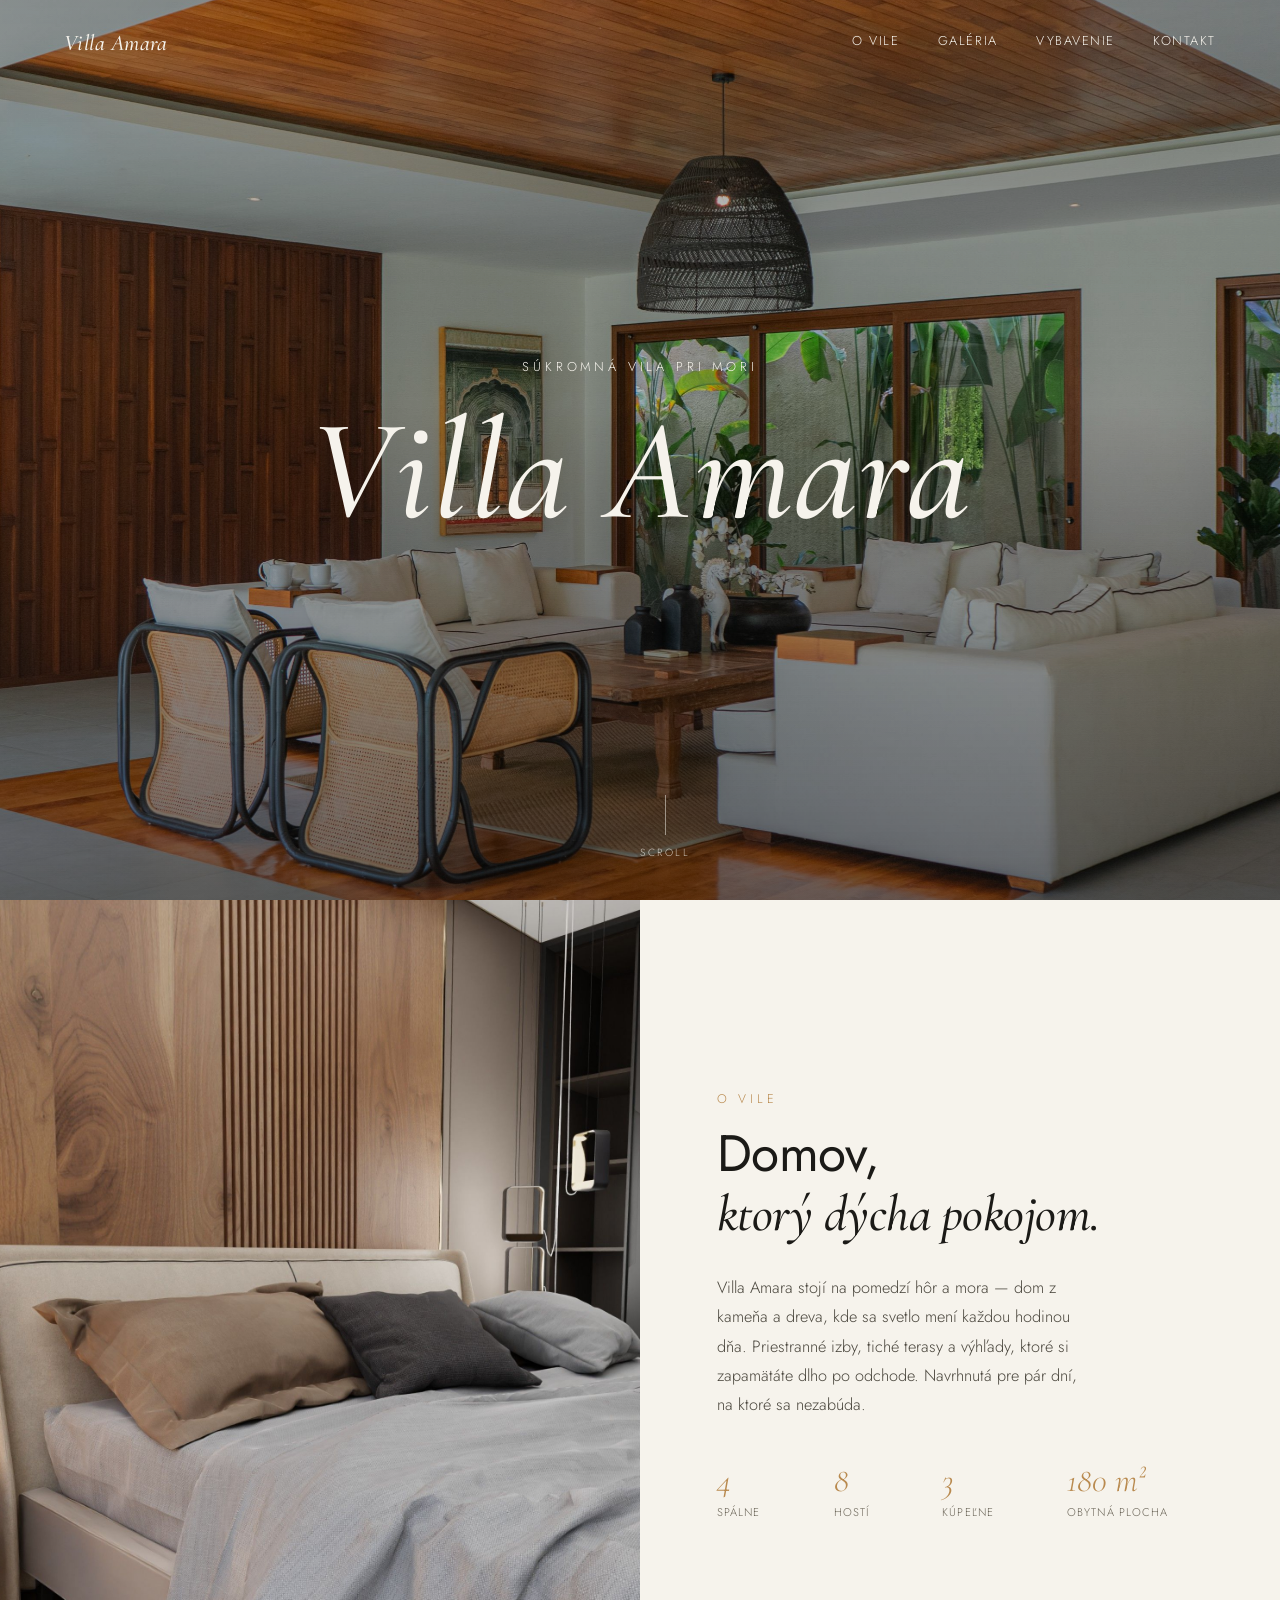
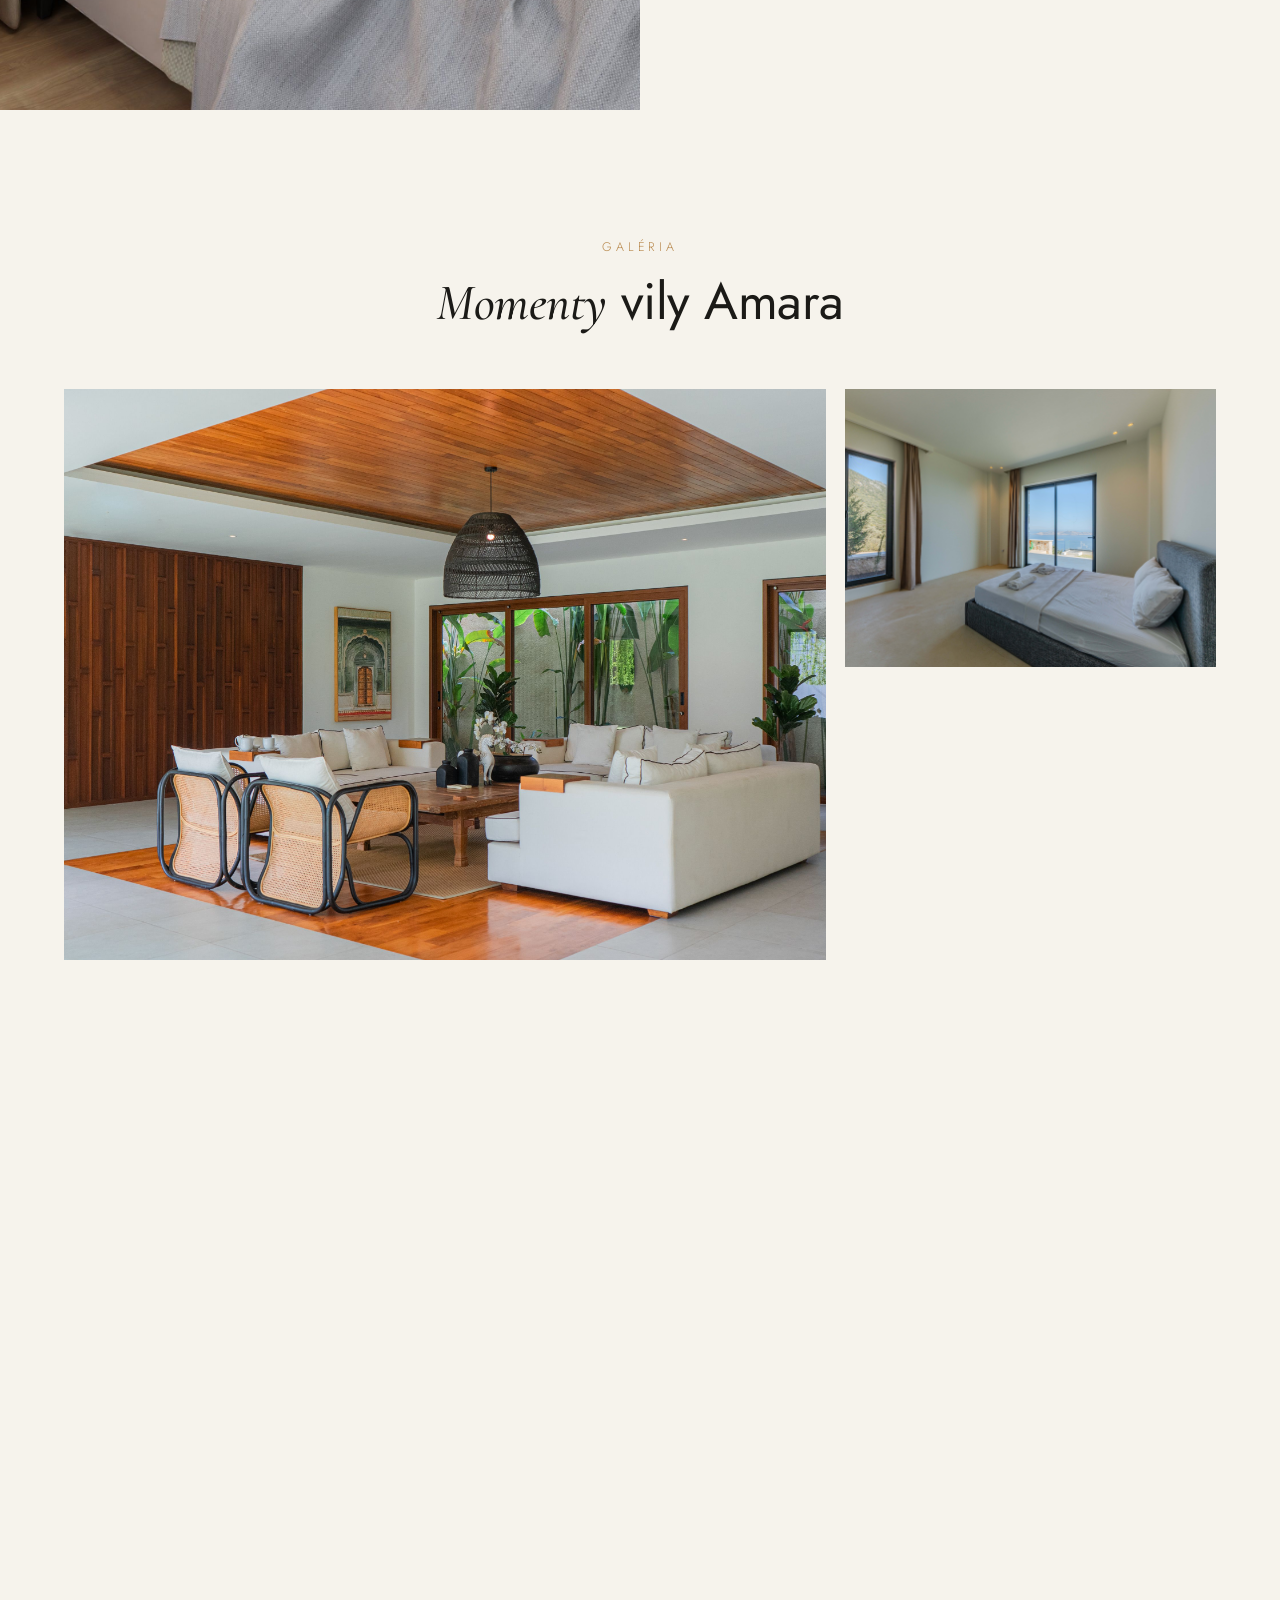
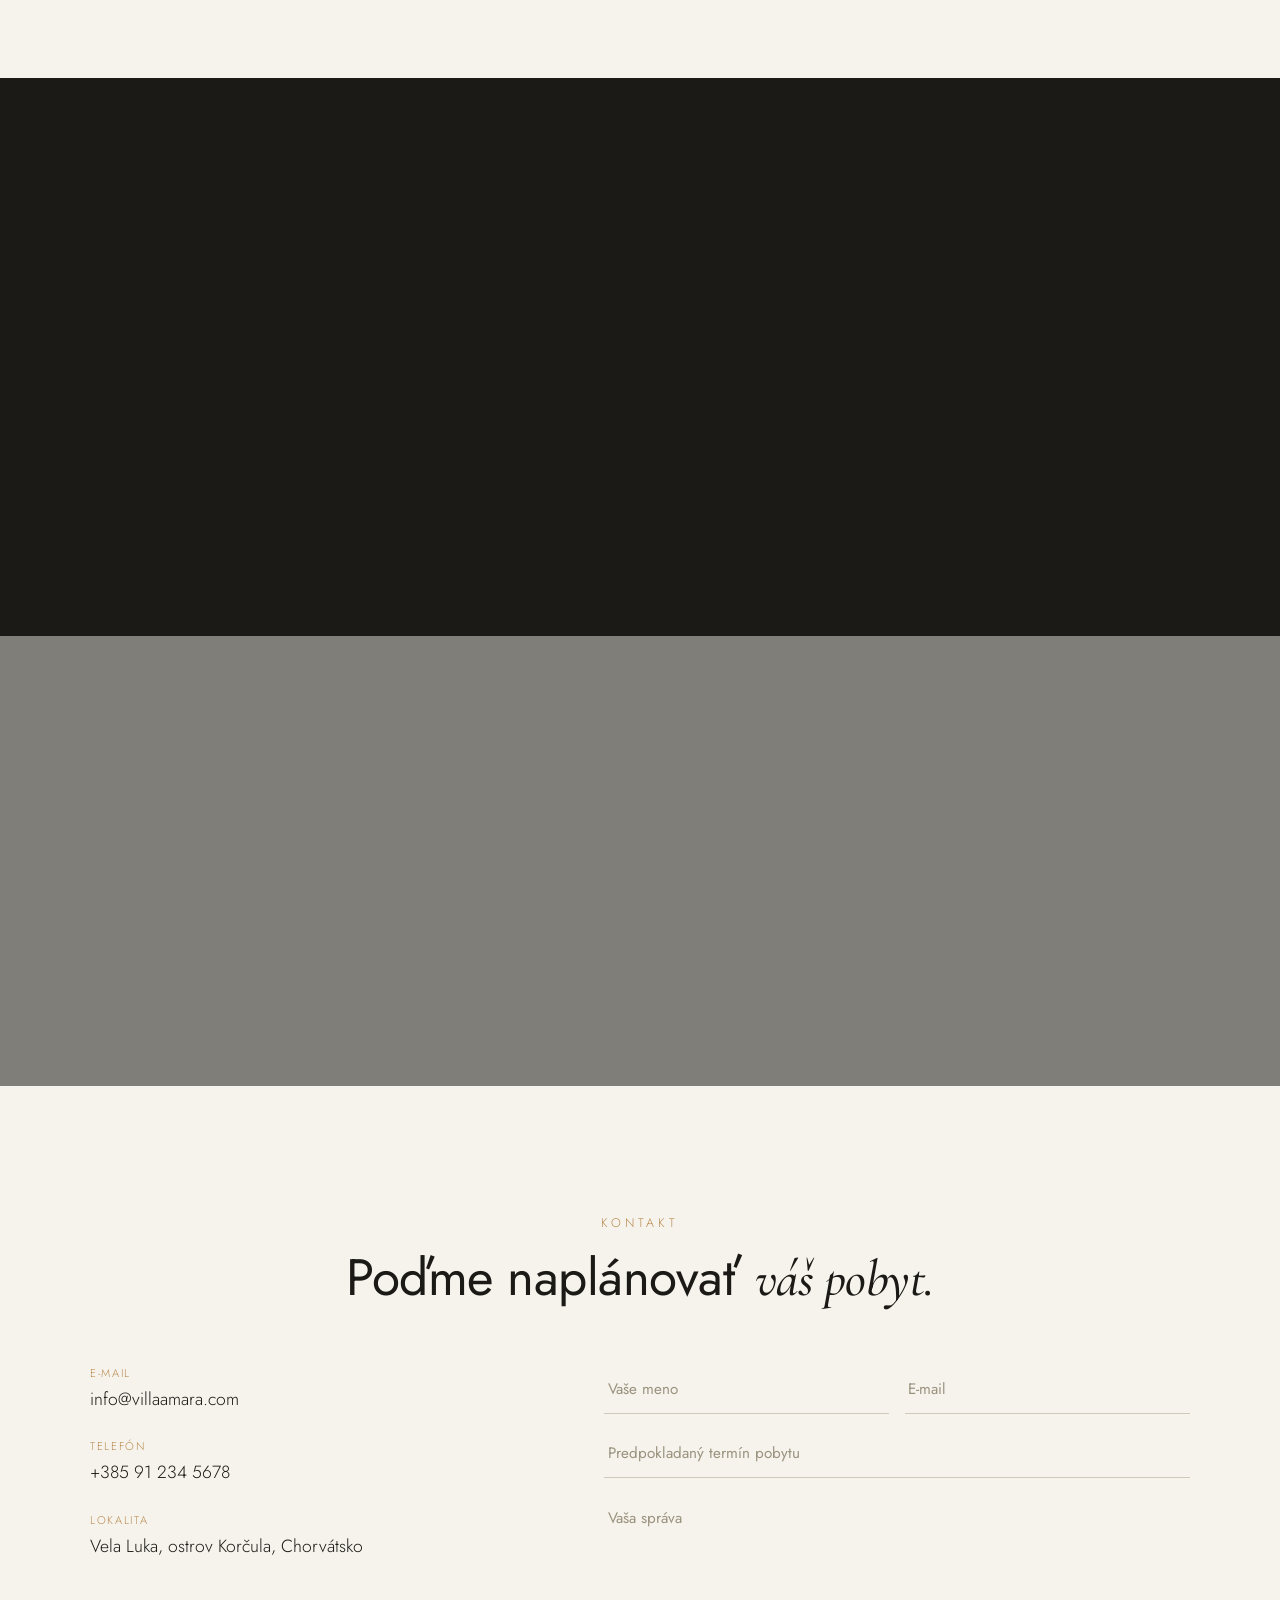
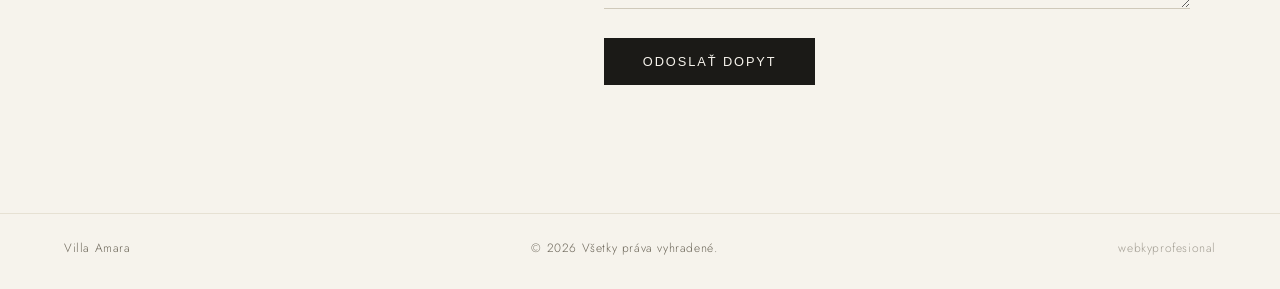
==== commit 63052b0a: "Add Decap CMS with GitHub OAuth via Vercel Content (hero text, about text, stats, gallery, amenities" ====
--- a/index.html
+++ b/index.html
@@ -12,10 +12,10 @@
 </head>
 <body>
 
-<div class="loader" id="loader"><div class="loader-name">Villa Amara</div></div>
+<div class="loader" id="loader"><div class="loader-name" data-cms="heroTitle">Villa Amara</div></div>
 
 <header class="nav" id="nav">
-  <a href="#hero" class="nav-logo">Villa&nbsp;Amara</a>
+  <a href="#hero" class="nav-logo" data-cms="heroTitle">Villa&nbsp;Amara</a>
   <nav class="nav-links" id="navLinks">
     <a href="#about">O vile</a>
     <a href="#gallery">Galéria</a>
@@ -32,9 +32,12 @@
     <source src="assets/hero-video.mp4" type="video/mp4">
   </video>
   <div class="hero-overlay"></div>
+  <button class="hero-play" id="heroPlay" aria-label="Spustiť video">
+    <svg viewBox="0 0 48 48"><circle cx="24" cy="24" r="23" fill="none" stroke="currentColor" stroke-width="1.2"/><path d="M19 15l16 9-16 9V15z" fill="currentColor"/></svg>
+  </button>
   <div class="hero-content">
-    <p class="hero-eyebrow" data-reveal>Súkromná vila pri mori</p>
-    <h1 class="hero-title" data-reveal>Villa Amara</h1>
+    <p class="hero-eyebrow" data-reveal data-cms="heroEyebrow">Súkromná vila pri mori</p>
+    <h1 class="hero-title" data-reveal data-cms="heroTitle">Villa Amara</h1>
   </div>
   <div class="hero-scroll" data-reveal>
     <span class="hero-scroll-line"></span>
@@ -51,12 +54,12 @@
     <div class="about-copy">
       <p class="section-eyebrow" data-animate>O vile</p>
       <h2 class="section-title" data-animate>Domov,<br><em>ktorý dýcha pokojom.</em></h2>
-      <p class="about-text" data-animate>
+      <p class="about-text" data-animate data-cms="aboutText">
         Villa Amara stojí na pomedzí hôr a mora — dom z kameňa a dreva, kde sa svetlo mení
         každou hodinou dňa. Priestranné izby, tiché terasy a výhľady, ktoré si zapamätáte
         dlho po odchode. Navrhnutá pre pár dní, na ktoré sa nezabúda.
       </p>
-      <div class="about-stats" data-animate>
+      <div class="about-stats" data-animate data-cms="stats">
         <div class="stat"><span class="stat-num">4</span><span class="stat-label">Spálne</span></div>
         <div class="stat"><span class="stat-num">8</span><span class="stat-label">Hostí</span></div>
         <div class="stat"><span class="stat-num">3</span><span class="stat-label">Kúpeľne</span></div>
@@ -68,7 +71,7 @@
   <section class="gallery" id="gallery">
     <p class="section-eyebrow center" data-animate>Galéria</p>
     <h2 class="section-title center" data-animate><em>Momenty</em> vily Amara</h2>
-    <div class="gallery-grid">
+    <div class="gallery-grid" data-cms="gallery">
       <figure class="gallery-item span-2" data-animate>
         <img src="pexels-damaaa-28256945.jpg" alt="Obývacia izba s výhľadom do záhrady" data-lightbox>
       </figure>
@@ -88,7 +91,7 @@
     <div class="amenities-inner">
       <p class="section-eyebrow" data-animate>Vybavenie</p>
       <h2 class="section-title" data-animate>Všetko, čo si <em>dovolenka</em> žiada.</h2>
-      <ul class="amenities-grid">
+      <ul class="amenities-grid" data-cms="amenities">
         <li data-animate>
           <svg viewBox="0 0 48 48" fill="none" stroke="currentColor" stroke-width="1.5" stroke-linecap="round" stroke-linejoin="round"><path d="M6 36c2.5-2.5 5-2.5 7.5 0s5 2.5 7.5 0 5-2.5 7.5 0 5 2.5 7.5 0"/><path d="M6 28c2.5-2.5 5-2.5 7.5 0s5 2.5 7.5 0 5-2.5 7.5 0 5 2.5 7.5 0"/><path d="M12 20V9a1 1 0 011-1h1M36 20V9a1 1 0 00-1-1h-1M17 8h14"/></svg>
           <span>Súkromný bazén</span>
@@ -119,25 +122,25 @@
 
   <section class="cta-strip" data-parallax>
     <div class="cta-strip-overlay"></div>
-    <p class="cta-strip-text" data-animate><em>„Niektoré miesta si nepamätáte —<br>cítite ich.“</em></p>
+    <p class="cta-strip-text" data-animate data-cms="quote"><em>„Niektoré miesta si nepamätáte —<br>cítite ich.“</em></p>
   </section>
 
   <section class="contact" id="contact">
     <p class="section-eyebrow center" data-animate>Kontakt</p>
     <h2 class="section-title center" data-animate>Poďme naplánovať <em>váš pobyt.</em></h2>
     <div class="contact-grid">
-      <div class="contact-info" data-animate>
+      <div class="contact-info" data-animate data-cms="contact">
         <div class="contact-row">
           <span class="contact-label">E-mail</span>
-          <a href="mailto:info@villaamara.com">info@villaamara.com</a>
+          <a href="mailto:info@villaamara.com" data-cms-field="email">info@villaamara.com</a>
         </div>
         <div class="contact-row">
           <span class="contact-label">Telefón</span>
-          <a href="tel:+385912345678">+385 91 234 5678</a>
+          <a href="tel:+385912345678" data-cms-field="phone">+385 91 234 5678</a>
         </div>
         <div class="contact-row">
           <span class="contact-label">Lokalita</span>
-          <span>Vela Luka, ostrov Korčula, Chorvátsko</span>
+          <span data-cms-field="location">Vela Luka, ostrov Korčula, Chorvátsko</span>
         </div>
       </div>
       <form class="contact-form" data-animate>
@@ -155,7 +158,7 @@
 </main>
 
 <footer class="footer">
-  <span>Villa Amara</span>
+  <span data-cms="heroTitle">Villa Amara</span>
   <span>&copy; <span id="year"></span> Všetky práva vyhradené.</span>
   <span class="footer-credit">webkyprofesional</span>
 </footer>
@@ -165,6 +168,7 @@
   <img src="" alt="" id="lightboxImg">
 </div>
 
+<script src="js/content.js"></script>
 <script src="js/main.js"></script>
 </body>
 </html>
--- a/css/style.css
+++ b/css/style.css
@@ -130,6 +130,27 @@
   position: absolute; inset: 0;
   background: linear-gradient(180deg, rgba(10,10,8,0.35) 0%, rgba(10,10,8,0.25) 45%, rgba(10,10,8,0.55) 100%);
 }
+.hero-play {
+  position: absolute; top: 50%; left: 50%;
+  transform: translate(-50%, -50%) scale(0.85);
+  z-index: 3;
+  width: 68px; height: 68px;
+  border: none; background: none; cursor: pointer;
+  color: var(--cream);
+  opacity: 0;
+  visibility: hidden;
+  pointer-events: none;
+  transition: opacity 0.4s var(--ease), transform 0.4s var(--ease);
+}
+.hero-play.visible {
+  opacity: 1;
+  visibility: visible;
+  pointer-events: auto;
+  transform: translate(-50%, -50%) scale(1);
+}
+.hero-play svg { width: 100%; height: 100%; filter: drop-shadow(0 2px 10px rgba(0,0,0,0.4)); }
+.hero-play:hover { color: var(--gold); }
+
 .hero-content {
   position: relative; z-index: 2;
   text-align: center; color: var(--cream);
